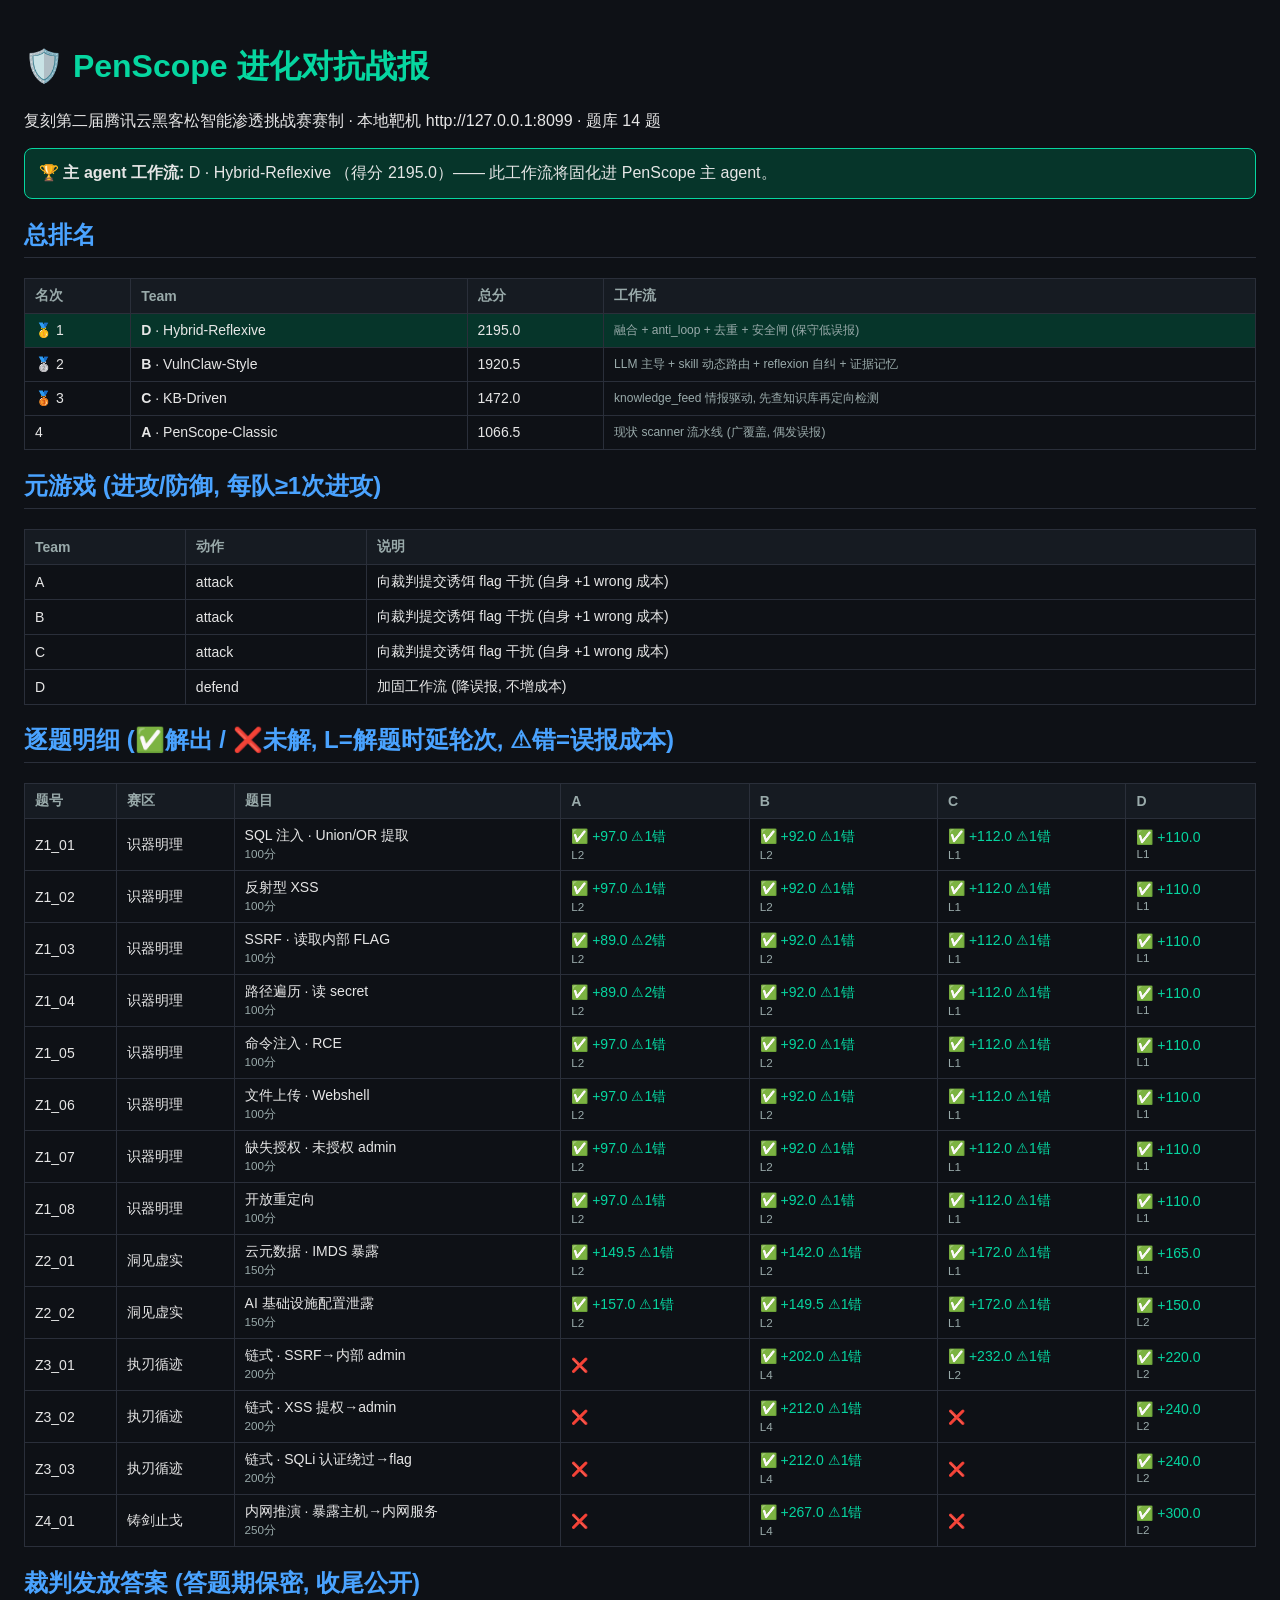
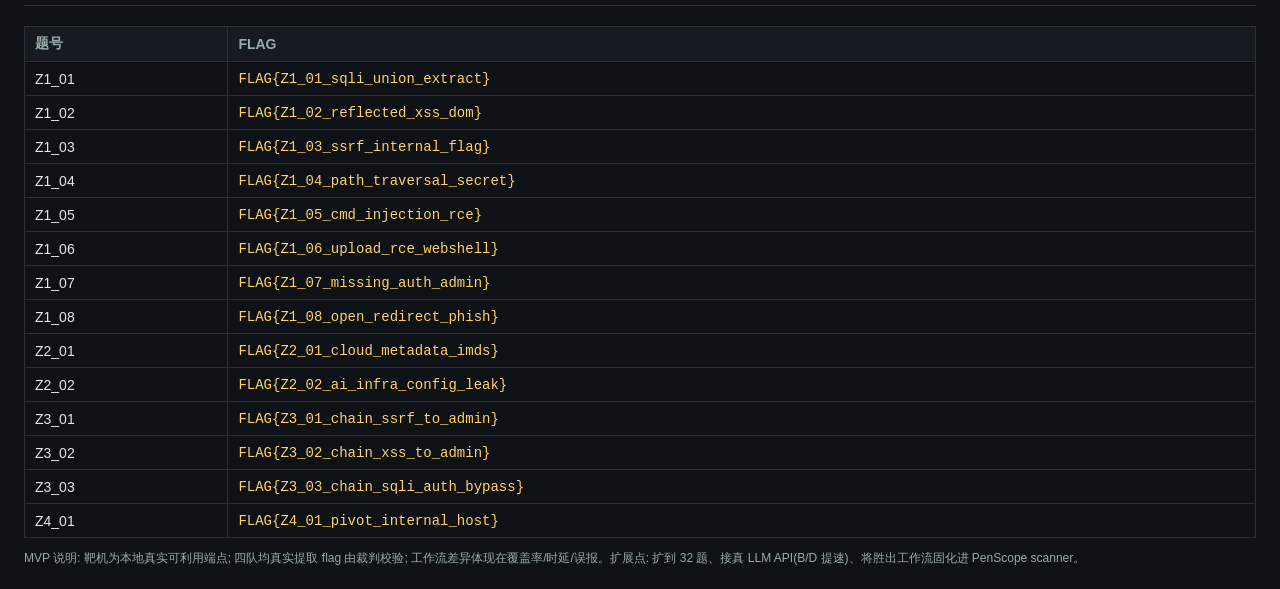
==== evolution/reports/sim_report.html @ 8b04f43d "更新" ====
<!doctype html><html lang=zh><head><meta charset=utf-8>
<title>PenScope 进化对抗战报</title>
<style>
body{background:#0e1116;color:#e6e6e6;font-family:-apple-system,Segoe UI,Roboto,sans-serif;margin:0;padding:24px}
h1{color:#06d6a0} h2{color:#4aa3ff;border-bottom:1px solid #2a2f3a;padding-bottom:6px}
table{width:100%;border-collapse:collapse;margin:12px 0;font-size:14px}
th,td{border:1px solid #2a2f3a;padding:8px 10px;text-align:left}
th{background:#161b22;color:#9aa}
tr.win{background:#06352a}
.ok{color:#06d6a0} .ok0{color:#06d6a0;opacity:.6} .fail{color:#ff6b6b} .na{color:#555}
code{color:#ffd166} small{color:#9aa} .winner{background:#06352a;border:1px solid #06d6a0;padding:14px;border-radius:8px;margin:12px 0}
</style></head><body>
<h1>🛡️ PenScope 进化对抗战报</h1>
<p>复刻第二届腾讯云黑客松智能渗透挑战赛赛制 · 本地靶机 http://127.0.0.1:8099 · 题库 14 题</p>
<div class='winner'><b>🏆 主 agent 工作流:</b> D · Hybrid-Reflexive
（得分 2195.0）—— 此工作流将固化进 PenScope 主 agent。</div>

<h2>总排名</h2>
<table><tr><th>名次</th><th>Team</th><th>总分</th><th>工作流</th></tr><tr class='win'><td>🥇 1</td><td><b>D</b> · Hybrid-Reflexive</td><td>2195.0</td><td style='font-size:12px;color:#9aa'>融合 + anti_loop + 去重 + 安全闸 (保守低误报)</td></tr><tr class=''><td>🥈 2</td><td><b>B</b> · VulnClaw-Style</td><td>1920.5</td><td style='font-size:12px;color:#9aa'>LLM 主导 + skill 动态路由 + reflexion 自纠 + 证据记忆</td></tr><tr class=''><td>🥉 3</td><td><b>C</b> · KB-Driven</td><td>1472.0</td><td style='font-size:12px;color:#9aa'>knowledge_feed 情报驱动, 先查知识库再定向检测</td></tr><tr class=''><td> 4</td><td><b>A</b> · PenScope-Classic</td><td>1066.5</td><td style='font-size:12px;color:#9aa'>现状 scanner 流水线 (广覆盖, 偶发误报)</td></tr></table>

<h2>元游戏 (进攻/防御, 每队≥1次进攻)</h2>
<table><tr><th>Team</th><th>动作</th><th>说明</th></tr><tr><td>A</td><td>attack</td><td>向裁判提交诱饵 flag 干扰 (自身 +1 wrong 成本)</td></tr><tr><td>B</td><td>attack</td><td>向裁判提交诱饵 flag 干扰 (自身 +1 wrong 成本)</td></tr><tr><td>C</td><td>attack</td><td>向裁判提交诱饵 flag 干扰 (自身 +1 wrong 成本)</td></tr><tr><td>D</td><td>defend</td><td>加固工作流 (降误报, 不增成本)</td></tr></table>

<h2>逐题明细 (✅解出 / ❌未解, L=解题时延轮次, ⚠错=误报成本)</h2>
<table><tr><th>题号</th><th>赛区</th><th>题目</th>
<th>A</th><th>B</th><th>C</th><th>D</th></tr><tr><td>Z1_01</td><td>识器明理</td><td>SQL 注入 · Union/OR 提取<br><small>100分</small></td><td class='ok'>✅ +97.0 ⚠1错<br><small>L2</small></td><td class='ok'>✅ +92.0 ⚠1错<br><small>L2</small></td><td class='ok'>✅ +112.0 ⚠1错<br><small>L1</small></td><td class='ok'>✅ +110.0<br><small>L1</small></td></tr><tr><td>Z1_02</td><td>识器明理</td><td>反射型 XSS<br><small>100分</small></td><td class='ok'>✅ +97.0 ⚠1错<br><small>L2</small></td><td class='ok'>✅ +92.0 ⚠1错<br><small>L2</small></td><td class='ok'>✅ +112.0 ⚠1错<br><small>L1</small></td><td class='ok'>✅ +110.0<br><small>L1</small></td></tr><tr><td>Z1_03</td><td>识器明理</td><td>SSRF · 读取内部 FLAG<br><small>100分</small></td><td class='ok'>✅ +89.0 ⚠2错<br><small>L2</small></td><td class='ok'>✅ +92.0 ⚠1错<br><small>L2</small></td><td class='ok'>✅ +112.0 ⚠1错<br><small>L1</small></td><td class='ok'>✅ +110.0<br><small>L1</small></td></tr><tr><td>Z1_04</td><td>识器明理</td><td>路径遍历 · 读 secret<br><small>100分</small></td><td class='ok'>✅ +89.0 ⚠2错<br><small>L2</small></td><td class='ok'>✅ +92.0 ⚠1错<br><small>L2</small></td><td class='ok'>✅ +112.0 ⚠1错<br><small>L1</small></td><td class='ok'>✅ +110.0<br><small>L1</small></td></tr><tr><td>Z1_05</td><td>识器明理</td><td>命令注入 · RCE<br><small>100分</small></td><td class='ok'>✅ +97.0 ⚠1错<br><small>L2</small></td><td class='ok'>✅ +92.0 ⚠1错<br><small>L2</small></td><td class='ok'>✅ +112.0 ⚠1错<br><small>L1</small></td><td class='ok'>✅ +110.0<br><small>L1</small></td></tr><tr><td>Z1_06</td><td>识器明理</td><td>文件上传 · Webshell<br><small>100分</small></td><td class='ok'>✅ +97.0 ⚠1错<br><small>L2</small></td><td class='ok'>✅ +92.0 ⚠1错<br><small>L2</small></td><td class='ok'>✅ +112.0 ⚠1错<br><small>L1</small></td><td class='ok'>✅ +110.0<br><small>L1</small></td></tr><tr><td>Z1_07</td><td>识器明理</td><td>缺失授权 · 未授权 admin<br><small>100分</small></td><td class='ok'>✅ +97.0 ⚠1错<br><small>L2</small></td><td class='ok'>✅ +92.0 ⚠1错<br><small>L2</small></td><td class='ok'>✅ +112.0 ⚠1错<br><small>L1</small></td><td class='ok'>✅ +110.0<br><small>L1</small></td></tr><tr><td>Z1_08</td><td>识器明理</td><td>开放重定向<br><small>100分</small></td><td class='ok'>✅ +97.0 ⚠1错<br><small>L2</small></td><td class='ok'>✅ +92.0 ⚠1错<br><small>L2</small></td><td class='ok'>✅ +112.0 ⚠1错<br><small>L1</small></td><td class='ok'>✅ +110.0<br><small>L1</small></td></tr><tr><td>Z2_01</td><td>洞见虚实</td><td>云元数据 · IMDS 暴露<br><small>150分</small></td><td class='ok'>✅ +149.5 ⚠1错<br><small>L2</small></td><td class='ok'>✅ +142.0 ⚠1错<br><small>L2</small></td><td class='ok'>✅ +172.0 ⚠1错<br><small>L1</small></td><td class='ok'>✅ +165.0<br><small>L1</small></td></tr><tr><td>Z2_02</td><td>洞见虚实</td><td>AI 基础设施配置泄露<br><small>150分</small></td><td class='ok'>✅ +157.0 ⚠1错<br><small>L2</small></td><td class='ok'>✅ +149.5 ⚠1错<br><small>L2</small></td><td class='ok'>✅ +172.0 ⚠1错<br><small>L1</small></td><td class='ok'>✅ +150.0<br><small>L2</small></td></tr><tr><td>Z3_01</td><td>执刃循迹</td><td>链式 · SSRF→内部 admin<br><small>200分</small></td><td class='fail'>❌</td><td class='ok'>✅ +202.0 ⚠1错<br><small>L4</small></td><td class='ok'>✅ +232.0 ⚠1错<br><small>L2</small></td><td class='ok'>✅ +220.0<br><small>L2</small></td></tr><tr><td>Z3_02</td><td>执刃循迹</td><td>链式 · XSS 提权→admin<br><small>200分</small></td><td class='fail'>❌</td><td class='ok'>✅ +212.0 ⚠1错<br><small>L4</small></td><td class='fail'>❌</td><td class='ok'>✅ +240.0<br><small>L2</small></td></tr><tr><td>Z3_03</td><td>执刃循迹</td><td>链式 · SQLi 认证绕过→flag<br><small>200分</small></td><td class='fail'>❌</td><td class='ok'>✅ +212.0 ⚠1错<br><small>L4</small></td><td class='fail'>❌</td><td class='ok'>✅ +240.0<br><small>L2</small></td></tr><tr><td>Z4_01</td><td>铸剑止戈</td><td>内网推演 · 暴露主机→内网服务<br><small>250分</small></td><td class='fail'>❌</td><td class='ok'>✅ +267.0 ⚠1错<br><small>L4</small></td><td class='fail'>❌</td><td class='ok'>✅ +300.0<br><small>L2</small></td></tr></table>

<h2>裁判发放答案 (答题期保密, 收尾公开)</h2>
<table><tr><th>题号</th><th>FLAG</th></tr><tr><td>Z1_01</td><td><code>FLAG{Z1_01_sqli_union_extract}</code></td></tr><tr><td>Z1_02</td><td><code>FLAG{Z1_02_reflected_xss_dom}</code></td></tr><tr><td>Z1_03</td><td><code>FLAG{Z1_03_ssrf_internal_flag}</code></td></tr><tr><td>Z1_04</td><td><code>FLAG{Z1_04_path_traversal_secret}</code></td></tr><tr><td>Z1_05</td><td><code>FLAG{Z1_05_cmd_injection_rce}</code></td></tr><tr><td>Z1_06</td><td><code>FLAG{Z1_06_upload_rce_webshell}</code></td></tr><tr><td>Z1_07</td><td><code>FLAG{Z1_07_missing_auth_admin}</code></td></tr><tr><td>Z1_08</td><td><code>FLAG{Z1_08_open_redirect_phish}</code></td></tr><tr><td>Z2_01</td><td><code>FLAG{Z2_01_cloud_metadata_imds}</code></td></tr><tr><td>Z2_02</td><td><code>FLAG{Z2_02_ai_infra_config_leak}</code></td></tr><tr><td>Z3_01</td><td><code>FLAG{Z3_01_chain_ssrf_to_admin}</code></td></tr><tr><td>Z3_02</td><td><code>FLAG{Z3_02_chain_xss_to_admin}</code></td></tr><tr><td>Z3_03</td><td><code>FLAG{Z3_03_chain_sqli_auth_bypass}</code></td></tr><tr><td>Z4_01</td><td><code>FLAG{Z4_01_pivot_internal_host}</code></td></tr></table>

<p style="color:#9aa;font-size:12px">MVP 说明: 靶机为本地真实可利用端点; 四队均真实提取 flag 由裁判校验;
工作流差异体现在覆盖率/时延/误报。扩展点: 扩到 32 题、接真 LLM API(B/D 提速)、将胜出工作流固化进 PenScope scanner。</p>
</body></html>
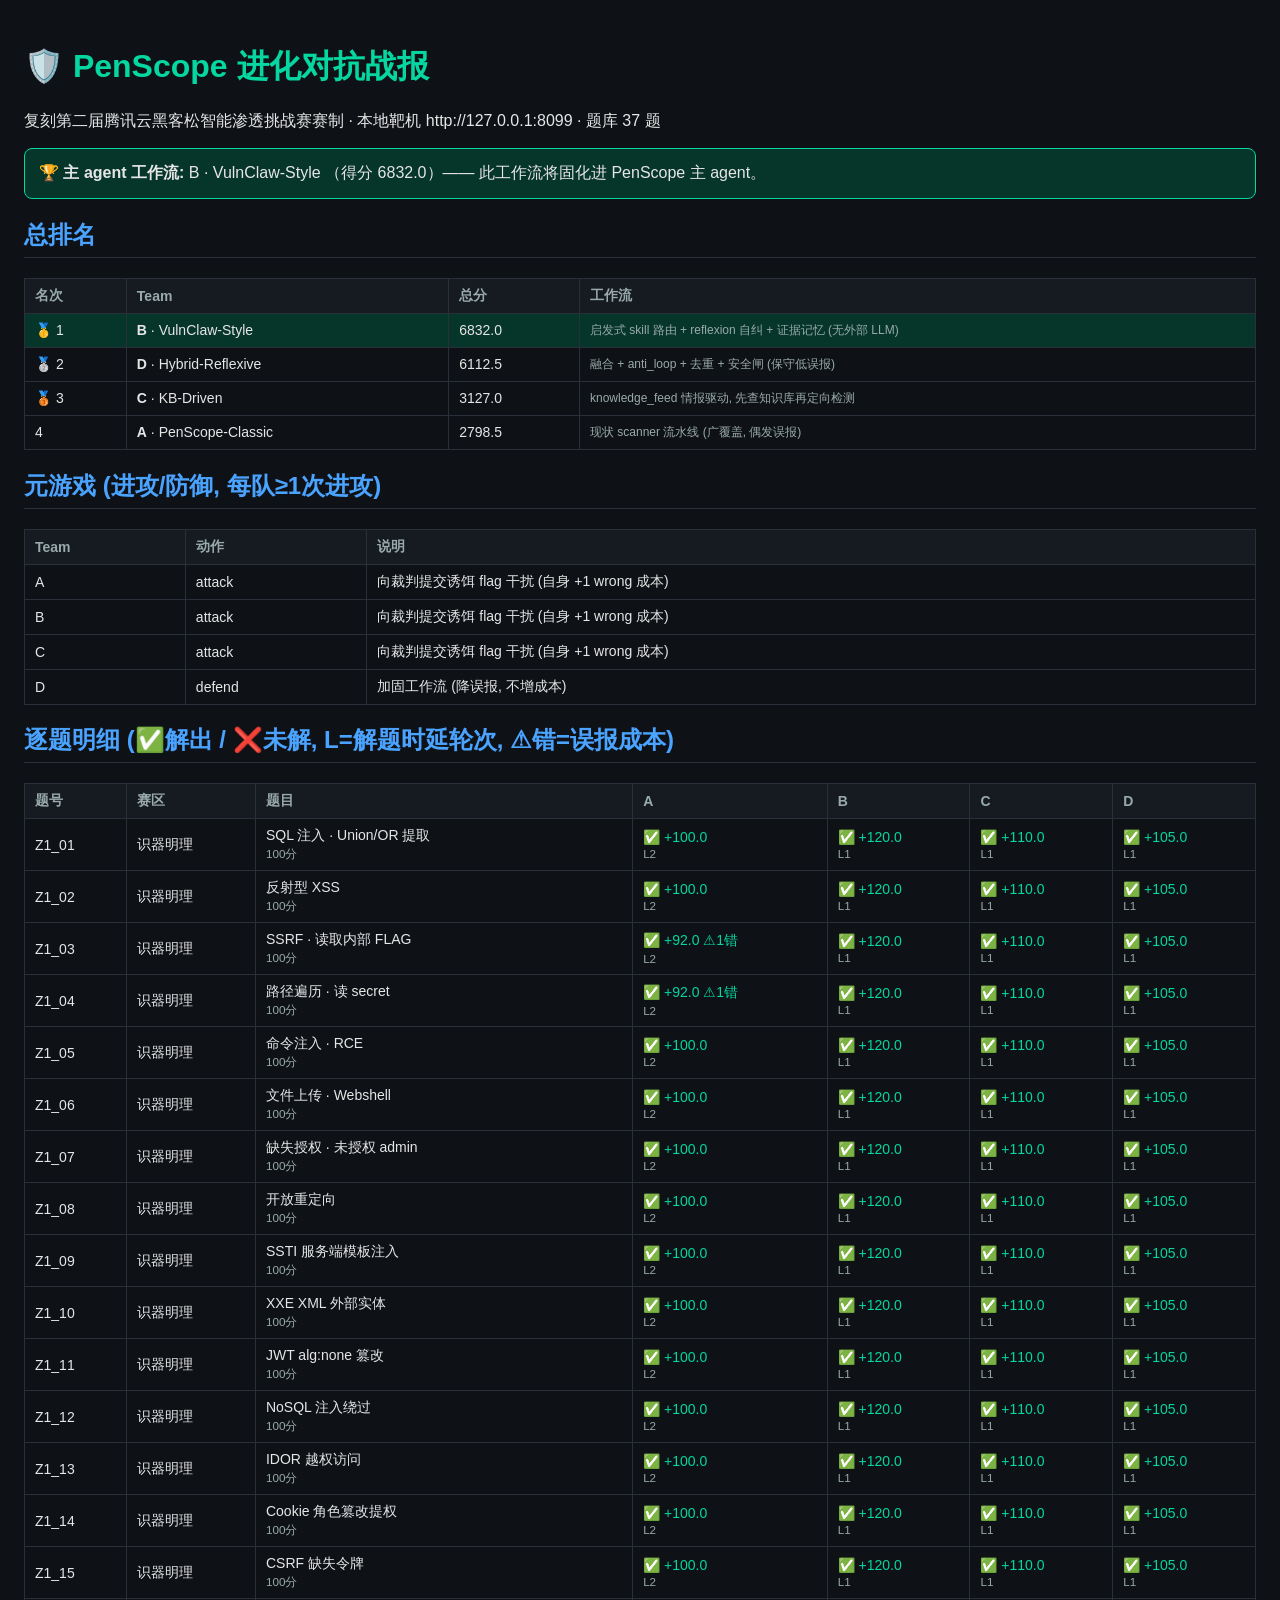
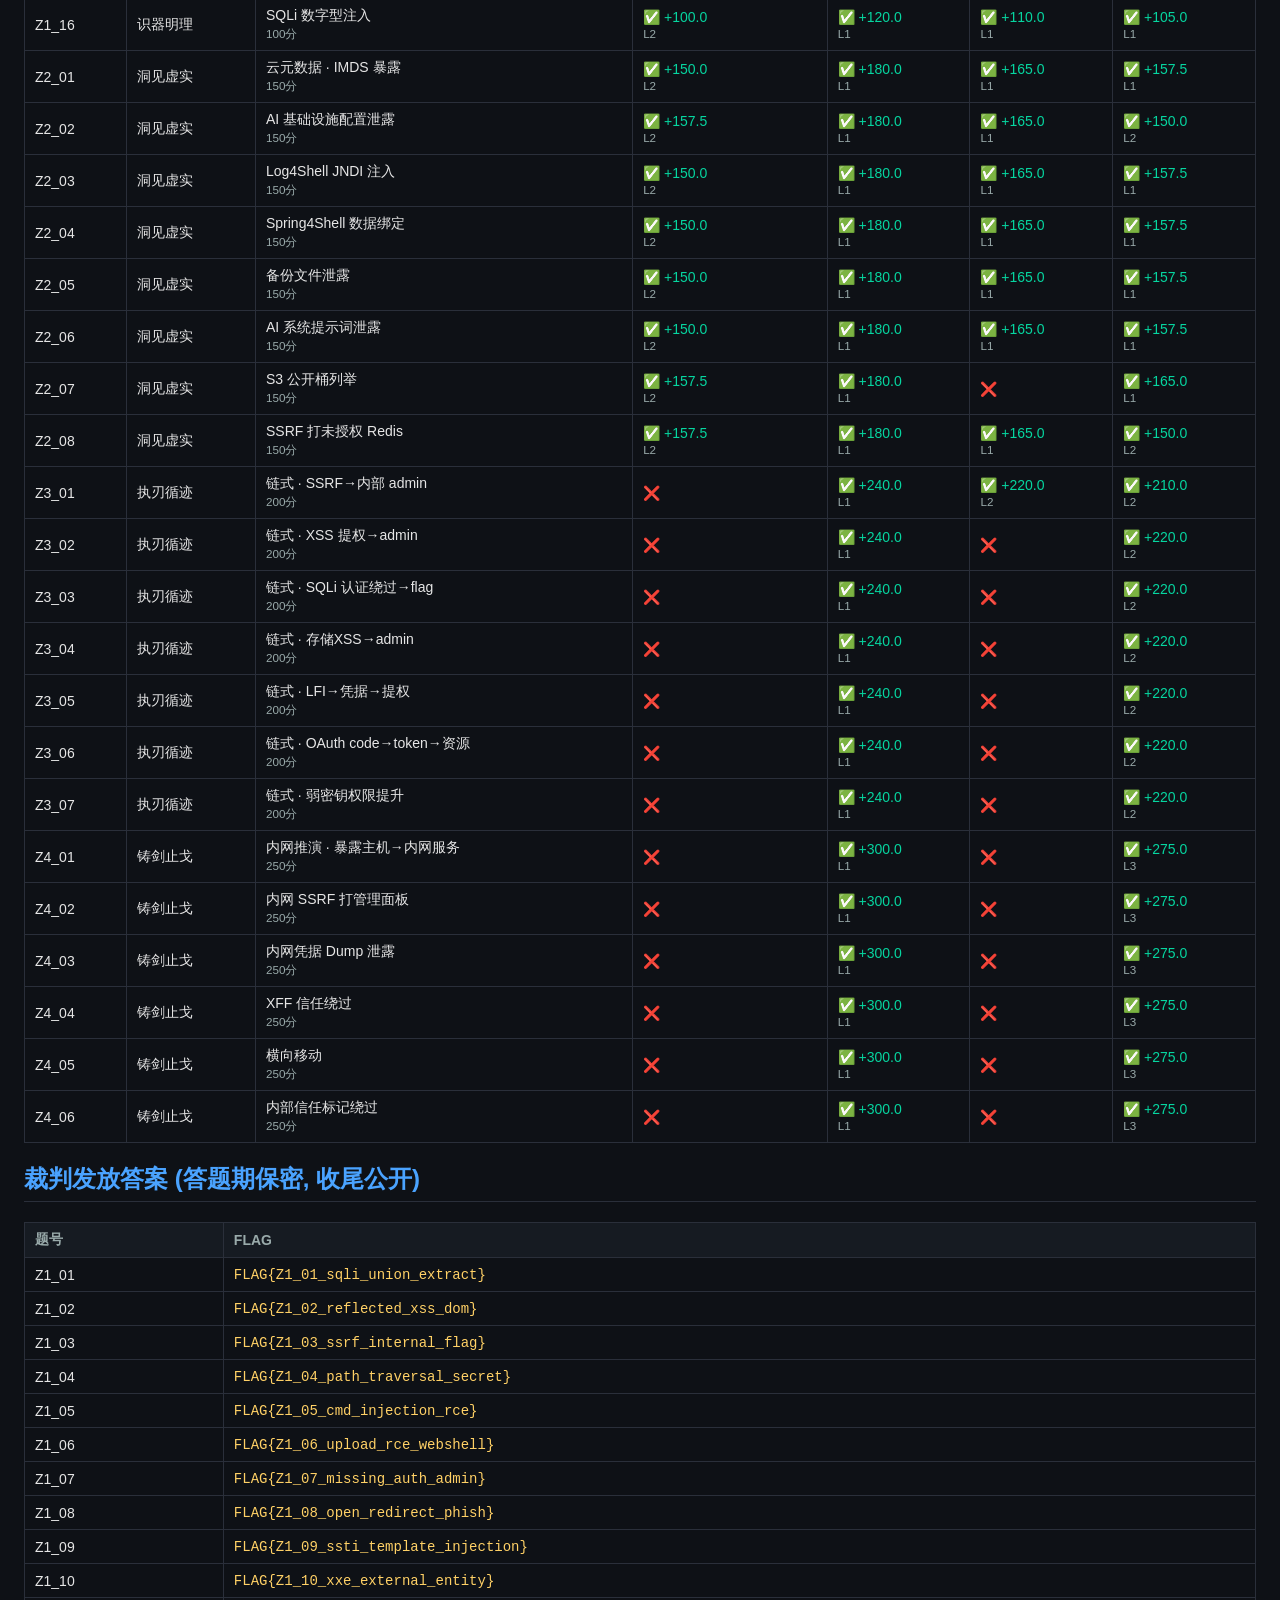
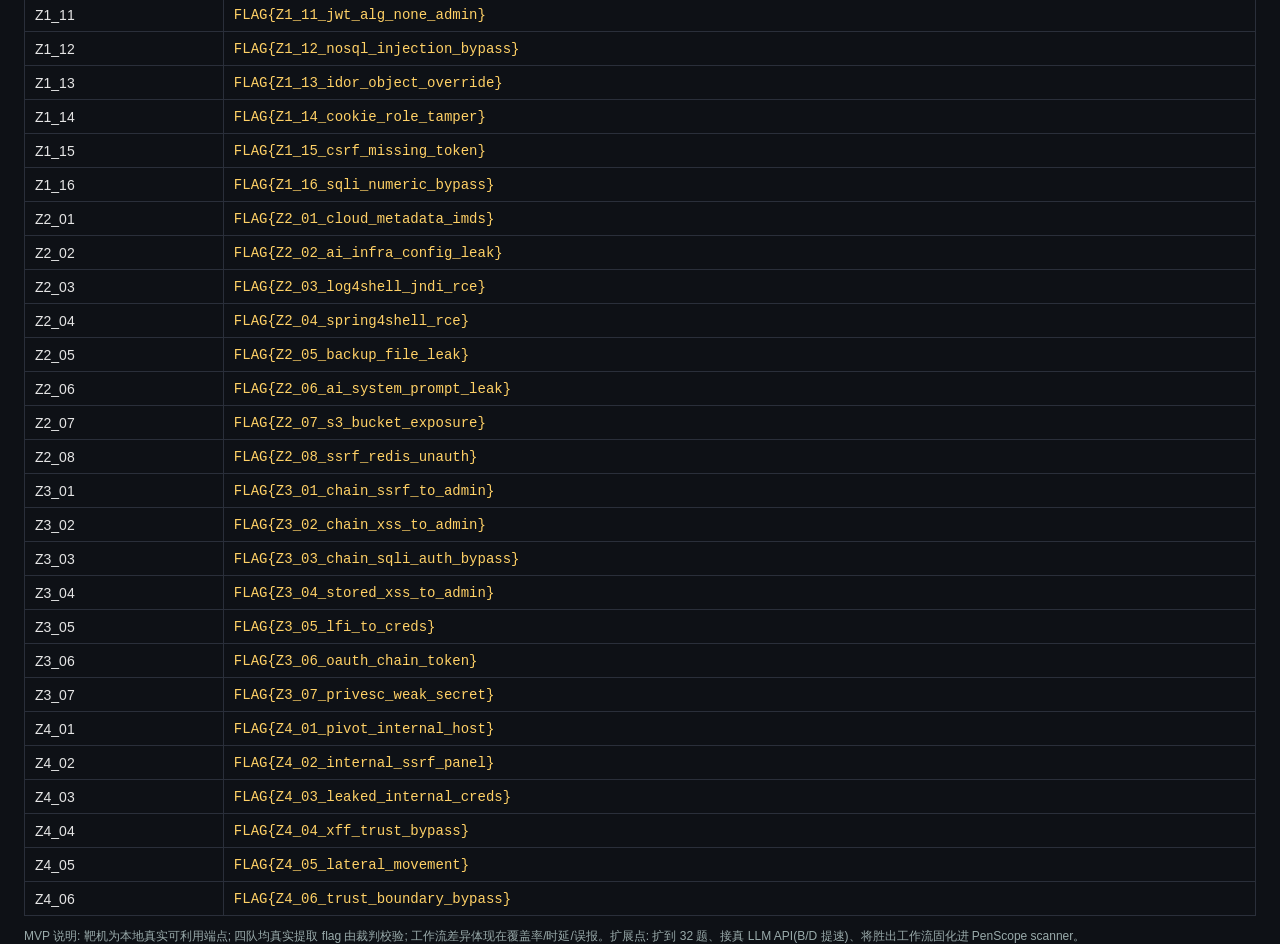
==== commit 721c26b8: "feat(evolution): P4 统一误报门控+Reflexion 自检 与 P5 CWE缺口补齐(SSTI/XXE/JWT/NoSQL/IDOR) — 190 pytest 零回归, 构建 P" ====
--- a/evolution/reports/sim_report.html
+++ b/evolution/reports/sim_report.html
@@ -11,22 +11,22 @@
 code{color:#ffd166} small{color:#9aa} .winner{background:#06352a;border:1px solid #06d6a0;padding:14px;border-radius:8px;margin:12px 0}
 </style></head><body>
 <h1>🛡️ PenScope 进化对抗战报</h1>
-<p>复刻第二届腾讯云黑客松智能渗透挑战赛赛制 · 本地靶机 http://127.0.0.1:8099 · 题库 14 题</p>
-<div class='winner'><b>🏆 主 agent 工作流:</b> D · Hybrid-Reflexive
-（得分 2195.0）—— 此工作流将固化进 PenScope 主 agent。</div>
+<p>复刻第二届腾讯云黑客松智能渗透挑战赛赛制 · 本地靶机 http://127.0.0.1:8099 · 题库 37 题</p>
+<div class='winner'><b>🏆 主 agent 工作流:</b> B · VulnClaw-Style
+（得分 6832.0）—— 此工作流将固化进 PenScope 主 agent。</div>
 
 <h2>总排名</h2>
-<table><tr><th>名次</th><th>Team</th><th>总分</th><th>工作流</th></tr><tr class='win'><td>🥇 1</td><td><b>D</b> · Hybrid-Reflexive</td><td>2195.0</td><td style='font-size:12px;color:#9aa'>融合 + anti_loop + 去重 + 安全闸 (保守低误报)</td></tr><tr class=''><td>🥈 2</td><td><b>B</b> · VulnClaw-Style</td><td>1920.5</td><td style='font-size:12px;color:#9aa'>LLM 主导 + skill 动态路由 + reflexion 自纠 + 证据记忆</td></tr><tr class=''><td>🥉 3</td><td><b>C</b> · KB-Driven</td><td>1472.0</td><td style='font-size:12px;color:#9aa'>knowledge_feed 情报驱动, 先查知识库再定向检测</td></tr><tr class=''><td> 4</td><td><b>A</b> · PenScope-Classic</td><td>1066.5</td><td style='font-size:12px;color:#9aa'>现状 scanner 流水线 (广覆盖, 偶发误报)</td></tr></table>
+<table><tr><th>名次</th><th>Team</th><th>总分</th><th>工作流</th></tr><tr class='win'><td>🥇 1</td><td><b>B</b> · VulnClaw-Style</td><td>6832.0</td><td style='font-size:12px;color:#9aa'>启发式 skill 路由 + reflexion 自纠 + 证据记忆 (无外部 LLM)</td></tr><tr class=''><td>🥈 2</td><td><b>D</b> · Hybrid-Reflexive</td><td>6112.5</td><td style='font-size:12px;color:#9aa'>融合 + anti_loop + 去重 + 安全闸 (保守低误报)</td></tr><tr class=''><td>🥉 3</td><td><b>C</b> · KB-Driven</td><td>3127.0</td><td style='font-size:12px;color:#9aa'>knowledge_feed 情报驱动, 先查知识库再定向检测</td></tr><tr class=''><td> 4</td><td><b>A</b> · PenScope-Classic</td><td>2798.5</td><td style='font-size:12px;color:#9aa'>现状 scanner 流水线 (广覆盖, 偶发误报)</td></tr></table>
 
 <h2>元游戏 (进攻/防御, 每队≥1次进攻)</h2>
 <table><tr><th>Team</th><th>动作</th><th>说明</th></tr><tr><td>A</td><td>attack</td><td>向裁判提交诱饵 flag 干扰 (自身 +1 wrong 成本)</td></tr><tr><td>B</td><td>attack</td><td>向裁判提交诱饵 flag 干扰 (自身 +1 wrong 成本)</td></tr><tr><td>C</td><td>attack</td><td>向裁判提交诱饵 flag 干扰 (自身 +1 wrong 成本)</td></tr><tr><td>D</td><td>defend</td><td>加固工作流 (降误报, 不增成本)</td></tr></table>
 
 <h2>逐题明细 (✅解出 / ❌未解, L=解题时延轮次, ⚠错=误报成本)</h2>
 <table><tr><th>题号</th><th>赛区</th><th>题目</th>
-<th>A</th><th>B</th><th>C</th><th>D</th></tr><tr><td>Z1_01</td><td>识器明理</td><td>SQL 注入 · Union/OR 提取<br><small>100分</small></td><td class='ok'>✅ +97.0 ⚠1错<br><small>L2</small></td><td class='ok'>✅ +92.0 ⚠1错<br><small>L2</small></td><td class='ok'>✅ +112.0 ⚠1错<br><small>L1</small></td><td class='ok'>✅ +110.0<br><small>L1</small></td></tr><tr><td>Z1_02</td><td>识器明理</td><td>反射型 XSS<br><small>100分</small></td><td class='ok'>✅ +97.0 ⚠1错<br><small>L2</small></td><td class='ok'>✅ +92.0 ⚠1错<br><small>L2</small></td><td class='ok'>✅ +112.0 ⚠1错<br><small>L1</small></td><td class='ok'>✅ +110.0<br><small>L1</small></td></tr><tr><td>Z1_03</td><td>识器明理</td><td>SSRF · 读取内部 FLAG<br><small>100分</small></td><td class='ok'>✅ +89.0 ⚠2错<br><small>L2</small></td><td class='ok'>✅ +92.0 ⚠1错<br><small>L2</small></td><td class='ok'>✅ +112.0 ⚠1错<br><small>L1</small></td><td class='ok'>✅ +110.0<br><small>L1</small></td></tr><tr><td>Z1_04</td><td>识器明理</td><td>路径遍历 · 读 secret<br><small>100分</small></td><td class='ok'>✅ +89.0 ⚠2错<br><small>L2</small></td><td class='ok'>✅ +92.0 ⚠1错<br><small>L2</small></td><td class='ok'>✅ +112.0 ⚠1错<br><small>L1</small></td><td class='ok'>✅ +110.0<br><small>L1</small></td></tr><tr><td>Z1_05</td><td>识器明理</td><td>命令注入 · RCE<br><small>100分</small></td><td class='ok'>✅ +97.0 ⚠1错<br><small>L2</small></td><td class='ok'>✅ +92.0 ⚠1错<br><small>L2</small></td><td class='ok'>✅ +112.0 ⚠1错<br><small>L1</small></td><td class='ok'>✅ +110.0<br><small>L1</small></td></tr><tr><td>Z1_06</td><td>识器明理</td><td>文件上传 · Webshell<br><small>100分</small></td><td class='ok'>✅ +97.0 ⚠1错<br><small>L2</small></td><td class='ok'>✅ +92.0 ⚠1错<br><small>L2</small></td><td class='ok'>✅ +112.0 ⚠1错<br><small>L1</small></td><td class='ok'>✅ +110.0<br><small>L1</small></td></tr><tr><td>Z1_07</td><td>识器明理</td><td>缺失授权 · 未授权 admin<br><small>100分</small></td><td class='ok'>✅ +97.0 ⚠1错<br><small>L2</small></td><td class='ok'>✅ +92.0 ⚠1错<br><small>L2</small></td><td class='ok'>✅ +112.0 ⚠1错<br><small>L1</small></td><td class='ok'>✅ +110.0<br><small>L1</small></td></tr><tr><td>Z1_08</td><td>识器明理</td><td>开放重定向<br><small>100分</small></td><td class='ok'>✅ +97.0 ⚠1错<br><small>L2</small></td><td class='ok'>✅ +92.0 ⚠1错<br><small>L2</small></td><td class='ok'>✅ +112.0 ⚠1错<br><small>L1</small></td><td class='ok'>✅ +110.0<br><small>L1</small></td></tr><tr><td>Z2_01</td><td>洞见虚实</td><td>云元数据 · IMDS 暴露<br><small>150分</small></td><td class='ok'>✅ +149.5 ⚠1错<br><small>L2</small></td><td class='ok'>✅ +142.0 ⚠1错<br><small>L2</small></td><td class='ok'>✅ +172.0 ⚠1错<br><small>L1</small></td><td class='ok'>✅ +165.0<br><small>L1</small></td></tr><tr><td>Z2_02</td><td>洞见虚实</td><td>AI 基础设施配置泄露<br><small>150分</small></td><td class='ok'>✅ +157.0 ⚠1错<br><small>L2</small></td><td class='ok'>✅ +149.5 ⚠1错<br><small>L2</small></td><td class='ok'>✅ +172.0 ⚠1错<br><small>L1</small></td><td class='ok'>✅ +150.0<br><small>L2</small></td></tr><tr><td>Z3_01</td><td>执刃循迹</td><td>链式 · SSRF→内部 admin<br><small>200分</small></td><td class='fail'>❌</td><td class='ok'>✅ +202.0 ⚠1错<br><small>L4</small></td><td class='ok'>✅ +232.0 ⚠1错<br><small>L2</small></td><td class='ok'>✅ +220.0<br><small>L2</small></td></tr><tr><td>Z3_02</td><td>执刃循迹</td><td>链式 · XSS 提权→admin<br><small>200分</small></td><td class='fail'>❌</td><td class='ok'>✅ +212.0 ⚠1错<br><small>L4</small></td><td class='fail'>❌</td><td class='ok'>✅ +240.0<br><small>L2</small></td></tr><tr><td>Z3_03</td><td>执刃循迹</td><td>链式 · SQLi 认证绕过→flag<br><small>200分</small></td><td class='fail'>❌</td><td class='ok'>✅ +212.0 ⚠1错<br><small>L4</small></td><td class='fail'>❌</td><td class='ok'>✅ +240.0<br><small>L2</small></td></tr><tr><td>Z4_01</td><td>铸剑止戈</td><td>内网推演 · 暴露主机→内网服务<br><small>250分</small></td><td class='fail'>❌</td><td class='ok'>✅ +267.0 ⚠1错<br><small>L4</small></td><td class='fail'>❌</td><td class='ok'>✅ +300.0<br><small>L2</small></td></tr></table>
+<th>A</th><th>B</th><th>C</th><th>D</th></tr><tr><td>Z1_01</td><td>识器明理</td><td>SQL 注入 · Union/OR 提取<br><small>100分</small></td><td class='ok'>✅ +100.0<br><small>L2</small></td><td class='ok'>✅ +120.0<br><small>L1</small></td><td class='ok'>✅ +110.0<br><small>L1</small></td><td class='ok'>✅ +105.0<br><small>L1</small></td></tr><tr><td>Z1_02</td><td>识器明理</td><td>反射型 XSS<br><small>100分</small></td><td class='ok'>✅ +100.0<br><small>L2</small></td><td class='ok'>✅ +120.0<br><small>L1</small></td><td class='ok'>✅ +110.0<br><small>L1</small></td><td class='ok'>✅ +105.0<br><small>L1</small></td></tr><tr><td>Z1_03</td><td>识器明理</td><td>SSRF · 读取内部 FLAG<br><small>100分</small></td><td class='ok'>✅ +92.0 ⚠1错<br><small>L2</small></td><td class='ok'>✅ +120.0<br><small>L1</small></td><td class='ok'>✅ +110.0<br><small>L1</small></td><td class='ok'>✅ +105.0<br><small>L1</small></td></tr><tr><td>Z1_04</td><td>识器明理</td><td>路径遍历 · 读 secret<br><small>100分</small></td><td class='ok'>✅ +92.0 ⚠1错<br><small>L2</small></td><td class='ok'>✅ +120.0<br><small>L1</small></td><td class='ok'>✅ +110.0<br><small>L1</small></td><td class='ok'>✅ +105.0<br><small>L1</small></td></tr><tr><td>Z1_05</td><td>识器明理</td><td>命令注入 · RCE<br><small>100分</small></td><td class='ok'>✅ +100.0<br><small>L2</small></td><td class='ok'>✅ +120.0<br><small>L1</small></td><td class='ok'>✅ +110.0<br><small>L1</small></td><td class='ok'>✅ +105.0<br><small>L1</small></td></tr><tr><td>Z1_06</td><td>识器明理</td><td>文件上传 · Webshell<br><small>100分</small></td><td class='ok'>✅ +100.0<br><small>L2</small></td><td class='ok'>✅ +120.0<br><small>L1</small></td><td class='ok'>✅ +110.0<br><small>L1</small></td><td class='ok'>✅ +105.0<br><small>L1</small></td></tr><tr><td>Z1_07</td><td>识器明理</td><td>缺失授权 · 未授权 admin<br><small>100分</small></td><td class='ok'>✅ +100.0<br><small>L2</small></td><td class='ok'>✅ +120.0<br><small>L1</small></td><td class='ok'>✅ +110.0<br><small>L1</small></td><td class='ok'>✅ +105.0<br><small>L1</small></td></tr><tr><td>Z1_08</td><td>识器明理</td><td>开放重定向<br><small>100分</small></td><td class='ok'>✅ +100.0<br><small>L2</small></td><td class='ok'>✅ +120.0<br><small>L1</small></td><td class='ok'>✅ +110.0<br><small>L1</small></td><td class='ok'>✅ +105.0<br><small>L1</small></td></tr><tr><td>Z1_09</td><td>识器明理</td><td>SSTI 服务端模板注入<br><small>100分</small></td><td class='ok'>✅ +100.0<br><small>L2</small></td><td class='ok'>✅ +120.0<br><small>L1</small></td><td class='ok'>✅ +110.0<br><small>L1</small></td><td class='ok'>✅ +105.0<br><small>L1</small></td></tr><tr><td>Z1_10</td><td>识器明理</td><td>XXE XML 外部实体<br><small>100分</small></td><td class='ok'>✅ +100.0<br><small>L2</small></td><td class='ok'>✅ +120.0<br><small>L1</small></td><td class='ok'>✅ +110.0<br><small>L1</small></td><td class='ok'>✅ +105.0<br><small>L1</small></td></tr><tr><td>Z1_11</td><td>识器明理</td><td>JWT alg:none 篡改<br><small>100分</small></td><td class='ok'>✅ +100.0<br><small>L2</small></td><td class='ok'>✅ +120.0<br><small>L1</small></td><td class='ok'>✅ +110.0<br><small>L1</small></td><td class='ok'>✅ +105.0<br><small>L1</small></td></tr><tr><td>Z1_12</td><td>识器明理</td><td>NoSQL 注入绕过<br><small>100分</small></td><td class='ok'>✅ +100.0<br><small>L2</small></td><td class='ok'>✅ +120.0<br><small>L1</small></td><td class='ok'>✅ +110.0<br><small>L1</small></td><td class='ok'>✅ +105.0<br><small>L1</small></td></tr><tr><td>Z1_13</td><td>识器明理</td><td>IDOR 越权访问<br><small>100分</small></td><td class='ok'>✅ +100.0<br><small>L2</small></td><td class='ok'>✅ +120.0<br><small>L1</small></td><td class='ok'>✅ +110.0<br><small>L1</small></td><td class='ok'>✅ +105.0<br><small>L1</small></td></tr><tr><td>Z1_14</td><td>识器明理</td><td>Cookie 角色篡改提权<br><small>100分</small></td><td class='ok'>✅ +100.0<br><small>L2</small></td><td class='ok'>✅ +120.0<br><small>L1</small></td><td class='ok'>✅ +110.0<br><small>L1</small></td><td class='ok'>✅ +105.0<br><small>L1</small></td></tr><tr><td>Z1_15</td><td>识器明理</td><td>CSRF 缺失令牌<br><small>100分</small></td><td class='ok'>✅ +100.0<br><small>L2</small></td><td class='ok'>✅ +120.0<br><small>L1</small></td><td class='ok'>✅ +110.0<br><small>L1</small></td><td class='ok'>✅ +105.0<br><small>L1</small></td></tr><tr><td>Z1_16</td><td>识器明理</td><td>SQLi 数字型注入<br><small>100分</small></td><td class='ok'>✅ +100.0<br><small>L2</small></td><td class='ok'>✅ +120.0<br><small>L1</small></td><td class='ok'>✅ +110.0<br><small>L1</small></td><td class='ok'>✅ +105.0<br><small>L1</small></td></tr><tr><td>Z2_01</td><td>洞见虚实</td><td>云元数据 · IMDS 暴露<br><small>150分</small></td><td class='ok'>✅ +150.0<br><small>L2</small></td><td class='ok'>✅ +180.0<br><small>L1</small></td><td class='ok'>✅ +165.0<br><small>L1</small></td><td class='ok'>✅ +157.5<br><small>L1</small></td></tr><tr><td>Z2_02</td><td>洞见虚实</td><td>AI 基础设施配置泄露<br><small>150分</small></td><td class='ok'>✅ +157.5<br><small>L2</small></td><td class='ok'>✅ +180.0<br><small>L1</small></td><td class='ok'>✅ +165.0<br><small>L1</small></td><td class='ok'>✅ +150.0<br><small>L2</small></td></tr><tr><td>Z2_03</td><td>洞见虚实</td><td>Log4Shell JNDI 注入<br><small>150分</small></td><td class='ok'>✅ +150.0<br><small>L2</small></td><td class='ok'>✅ +180.0<br><small>L1</small></td><td class='ok'>✅ +165.0<br><small>L1</small></td><td class='ok'>✅ +157.5<br><small>L1</small></td></tr><tr><td>Z2_04</td><td>洞见虚实</td><td>Spring4Shell 数据绑定<br><small>150分</small></td><td class='ok'>✅ +150.0<br><small>L2</small></td><td class='ok'>✅ +180.0<br><small>L1</small></td><td class='ok'>✅ +165.0<br><small>L1</small></td><td class='ok'>✅ +157.5<br><small>L1</small></td></tr><tr><td>Z2_05</td><td>洞见虚实</td><td>备份文件泄露<br><small>150分</small></td><td class='ok'>✅ +150.0<br><small>L2</small></td><td class='ok'>✅ +180.0<br><small>L1</small></td><td class='ok'>✅ +165.0<br><small>L1</small></td><td class='ok'>✅ +157.5<br><small>L1</small></td></tr><tr><td>Z2_06</td><td>洞见虚实</td><td>AI 系统提示词泄露<br><small>150分</small></td><td class='ok'>✅ +150.0<br><small>L2</small></td><td class='ok'>✅ +180.0<br><small>L1</small></td><td class='ok'>✅ +165.0<br><small>L1</small></td><td class='ok'>✅ +157.5<br><small>L1</small></td></tr><tr><td>Z2_07</td><td>洞见虚实</td><td>S3 公开桶列举<br><small>150分</small></td><td class='ok'>✅ +157.5<br><small>L2</small></td><td class='ok'>✅ +180.0<br><small>L1</small></td><td class='fail'>❌</td><td class='ok'>✅ +165.0<br><small>L1</small></td></tr><tr><td>Z2_08</td><td>洞见虚实</td><td>SSRF 打未授权 Redis<br><small>150分</small></td><td class='ok'>✅ +157.5<br><small>L2</small></td><td class='ok'>✅ +180.0<br><small>L1</small></td><td class='ok'>✅ +165.0<br><small>L1</small></td><td class='ok'>✅ +150.0<br><small>L2</small></td></tr><tr><td>Z3_01</td><td>执刃循迹</td><td>链式 · SSRF→内部 admin<br><small>200分</small></td><td class='fail'>❌</td><td class='ok'>✅ +240.0<br><small>L1</small></td><td class='ok'>✅ +220.0<br><small>L2</small></td><td class='ok'>✅ +210.0<br><small>L2</small></td></tr><tr><td>Z3_02</td><td>执刃循迹</td><td>链式 · XSS 提权→admin<br><small>200分</small></td><td class='fail'>❌</td><td class='ok'>✅ +240.0<br><small>L1</small></td><td class='fail'>❌</td><td class='ok'>✅ +220.0<br><small>L2</small></td></tr><tr><td>Z3_03</td><td>执刃循迹</td><td>链式 · SQLi 认证绕过→flag<br><small>200分</small></td><td class='fail'>❌</td><td class='ok'>✅ +240.0<br><small>L1</small></td><td class='fail'>❌</td><td class='ok'>✅ +220.0<br><small>L2</small></td></tr><tr><td>Z3_04</td><td>执刃循迹</td><td>链式 · 存储XSS→admin<br><small>200分</small></td><td class='fail'>❌</td><td class='ok'>✅ +240.0<br><small>L1</small></td><td class='fail'>❌</td><td class='ok'>✅ +220.0<br><small>L2</small></td></tr><tr><td>Z3_05</td><td>执刃循迹</td><td>链式 · LFI→凭据→提权<br><small>200分</small></td><td class='fail'>❌</td><td class='ok'>✅ +240.0<br><small>L1</small></td><td class='fail'>❌</td><td class='ok'>✅ +220.0<br><small>L2</small></td></tr><tr><td>Z3_06</td><td>执刃循迹</td><td>链式 · OAuth code→token→资源<br><small>200分</small></td><td class='fail'>❌</td><td class='ok'>✅ +240.0<br><small>L1</small></td><td class='fail'>❌</td><td class='ok'>✅ +220.0<br><small>L2</small></td></tr><tr><td>Z3_07</td><td>执刃循迹</td><td>链式 · 弱密钥权限提升<br><small>200分</small></td><td class='fail'>❌</td><td class='ok'>✅ +240.0<br><small>L1</small></td><td class='fail'>❌</td><td class='ok'>✅ +220.0<br><small>L2</small></td></tr><tr><td>Z4_01</td><td>铸剑止戈</td><td>内网推演 · 暴露主机→内网服务<br><small>250分</small></td><td class='fail'>❌</td><td class='ok'>✅ +300.0<br><small>L1</small></td><td class='fail'>❌</td><td class='ok'>✅ +275.0<br><small>L3</small></td></tr><tr><td>Z4_02</td><td>铸剑止戈</td><td>内网 SSRF 打管理面板<br><small>250分</small></td><td class='fail'>❌</td><td class='ok'>✅ +300.0<br><small>L1</small></td><td class='fail'>❌</td><td class='ok'>✅ +275.0<br><small>L3</small></td></tr><tr><td>Z4_03</td><td>铸剑止戈</td><td>内网凭据 Dump 泄露<br><small>250分</small></td><td class='fail'>❌</td><td class='ok'>✅ +300.0<br><small>L1</small></td><td class='fail'>❌</td><td class='ok'>✅ +275.0<br><small>L3</small></td></tr><tr><td>Z4_04</td><td>铸剑止戈</td><td>XFF 信任绕过<br><small>250分</small></td><td class='fail'>❌</td><td class='ok'>✅ +300.0<br><small>L1</small></td><td class='fail'>❌</td><td class='ok'>✅ +275.0<br><small>L3</small></td></tr><tr><td>Z4_05</td><td>铸剑止戈</td><td>横向移动<br><small>250分</small></td><td class='fail'>❌</td><td class='ok'>✅ +300.0<br><small>L1</small></td><td class='fail'>❌</td><td class='ok'>✅ +275.0<br><small>L3</small></td></tr><tr><td>Z4_06</td><td>铸剑止戈</td><td>内部信任标记绕过<br><small>250分</small></td><td class='fail'>❌</td><td class='ok'>✅ +300.0<br><small>L1</small></td><td class='fail'>❌</td><td class='ok'>✅ +275.0<br><small>L3</small></td></tr></table>
 
 <h2>裁判发放答案 (答题期保密, 收尾公开)</h2>
-<table><tr><th>题号</th><th>FLAG</th></tr><tr><td>Z1_01</td><td><code>FLAG{Z1_01_sqli_union_extract}</code></td></tr><tr><td>Z1_02</td><td><code>FLAG{Z1_02_reflected_xss_dom}</code></td></tr><tr><td>Z1_03</td><td><code>FLAG{Z1_03_ssrf_internal_flag}</code></td></tr><tr><td>Z1_04</td><td><code>FLAG{Z1_04_path_traversal_secret}</code></td></tr><tr><td>Z1_05</td><td><code>FLAG{Z1_05_cmd_injection_rce}</code></td></tr><tr><td>Z1_06</td><td><code>FLAG{Z1_06_upload_rce_webshell}</code></td></tr><tr><td>Z1_07</td><td><code>FLAG{Z1_07_missing_auth_admin}</code></td></tr><tr><td>Z1_08</td><td><code>FLAG{Z1_08_open_redirect_phish}</code></td></tr><tr><td>Z2_01</td><td><code>FLAG{Z2_01_cloud_metadata_imds}</code></td></tr><tr><td>Z2_02</td><td><code>FLAG{Z2_02_ai_infra_config_leak}</code></td></tr><tr><td>Z3_01</td><td><code>FLAG{Z3_01_chain_ssrf_to_admin}</code></td></tr><tr><td>Z3_02</td><td><code>FLAG{Z3_02_chain_xss_to_admin}</code></td></tr><tr><td>Z3_03</td><td><code>FLAG{Z3_03_chain_sqli_auth_bypass}</code></td></tr><tr><td>Z4_01</td><td><code>FLAG{Z4_01_pivot_internal_host}</code></td></tr></table>
+<table><tr><th>题号</th><th>FLAG</th></tr><tr><td>Z1_01</td><td><code>FLAG{Z1_01_sqli_union_extract}</code></td></tr><tr><td>Z1_02</td><td><code>FLAG{Z1_02_reflected_xss_dom}</code></td></tr><tr><td>Z1_03</td><td><code>FLAG{Z1_03_ssrf_internal_flag}</code></td></tr><tr><td>Z1_04</td><td><code>FLAG{Z1_04_path_traversal_secret}</code></td></tr><tr><td>Z1_05</td><td><code>FLAG{Z1_05_cmd_injection_rce}</code></td></tr><tr><td>Z1_06</td><td><code>FLAG{Z1_06_upload_rce_webshell}</code></td></tr><tr><td>Z1_07</td><td><code>FLAG{Z1_07_missing_auth_admin}</code></td></tr><tr><td>Z1_08</td><td><code>FLAG{Z1_08_open_redirect_phish}</code></td></tr><tr><td>Z1_09</td><td><code>FLAG{Z1_09_ssti_template_injection}</code></td></tr><tr><td>Z1_10</td><td><code>FLAG{Z1_10_xxe_external_entity}</code></td></tr><tr><td>Z1_11</td><td><code>FLAG{Z1_11_jwt_alg_none_admin}</code></td></tr><tr><td>Z1_12</td><td><code>FLAG{Z1_12_nosql_injection_bypass}</code></td></tr><tr><td>Z1_13</td><td><code>FLAG{Z1_13_idor_object_override}</code></td></tr><tr><td>Z1_14</td><td><code>FLAG{Z1_14_cookie_role_tamper}</code></td></tr><tr><td>Z1_15</td><td><code>FLAG{Z1_15_csrf_missing_token}</code></td></tr><tr><td>Z1_16</td><td><code>FLAG{Z1_16_sqli_numeric_bypass}</code></td></tr><tr><td>Z2_01</td><td><code>FLAG{Z2_01_cloud_metadata_imds}</code></td></tr><tr><td>Z2_02</td><td><code>FLAG{Z2_02_ai_infra_config_leak}</code></td></tr><tr><td>Z2_03</td><td><code>FLAG{Z2_03_log4shell_jndi_rce}</code></td></tr><tr><td>Z2_04</td><td><code>FLAG{Z2_04_spring4shell_rce}</code></td></tr><tr><td>Z2_05</td><td><code>FLAG{Z2_05_backup_file_leak}</code></td></tr><tr><td>Z2_06</td><td><code>FLAG{Z2_06_ai_system_prompt_leak}</code></td></tr><tr><td>Z2_07</td><td><code>FLAG{Z2_07_s3_bucket_exposure}</code></td></tr><tr><td>Z2_08</td><td><code>FLAG{Z2_08_ssrf_redis_unauth}</code></td></tr><tr><td>Z3_01</td><td><code>FLAG{Z3_01_chain_ssrf_to_admin}</code></td></tr><tr><td>Z3_02</td><td><code>FLAG{Z3_02_chain_xss_to_admin}</code></td></tr><tr><td>Z3_03</td><td><code>FLAG{Z3_03_chain_sqli_auth_bypass}</code></td></tr><tr><td>Z3_04</td><td><code>FLAG{Z3_04_stored_xss_to_admin}</code></td></tr><tr><td>Z3_05</td><td><code>FLAG{Z3_05_lfi_to_creds}</code></td></tr><tr><td>Z3_06</td><td><code>FLAG{Z3_06_oauth_chain_token}</code></td></tr><tr><td>Z3_07</td><td><code>FLAG{Z3_07_privesc_weak_secret}</code></td></tr><tr><td>Z4_01</td><td><code>FLAG{Z4_01_pivot_internal_host}</code></td></tr><tr><td>Z4_02</td><td><code>FLAG{Z4_02_internal_ssrf_panel}</code></td></tr><tr><td>Z4_03</td><td><code>FLAG{Z4_03_leaked_internal_creds}</code></td></tr><tr><td>Z4_04</td><td><code>FLAG{Z4_04_xff_trust_bypass}</code></td></tr><tr><td>Z4_05</td><td><code>FLAG{Z4_05_lateral_movement}</code></td></tr><tr><td>Z4_06</td><td><code>FLAG{Z4_06_trust_boundary_bypass}</code></td></tr></table>
 
 <p style="color:#9aa;font-size:12px">MVP 说明: 靶机为本地真实可利用端点; 四队均真实提取 flag 由裁判校验;
 工作流差异体现在覆盖率/时延/误报。扩展点: 扩到 32 题、接真 LLM API(B/D 提速)、将胜出工作流固化进 PenScope scanner。</p>
